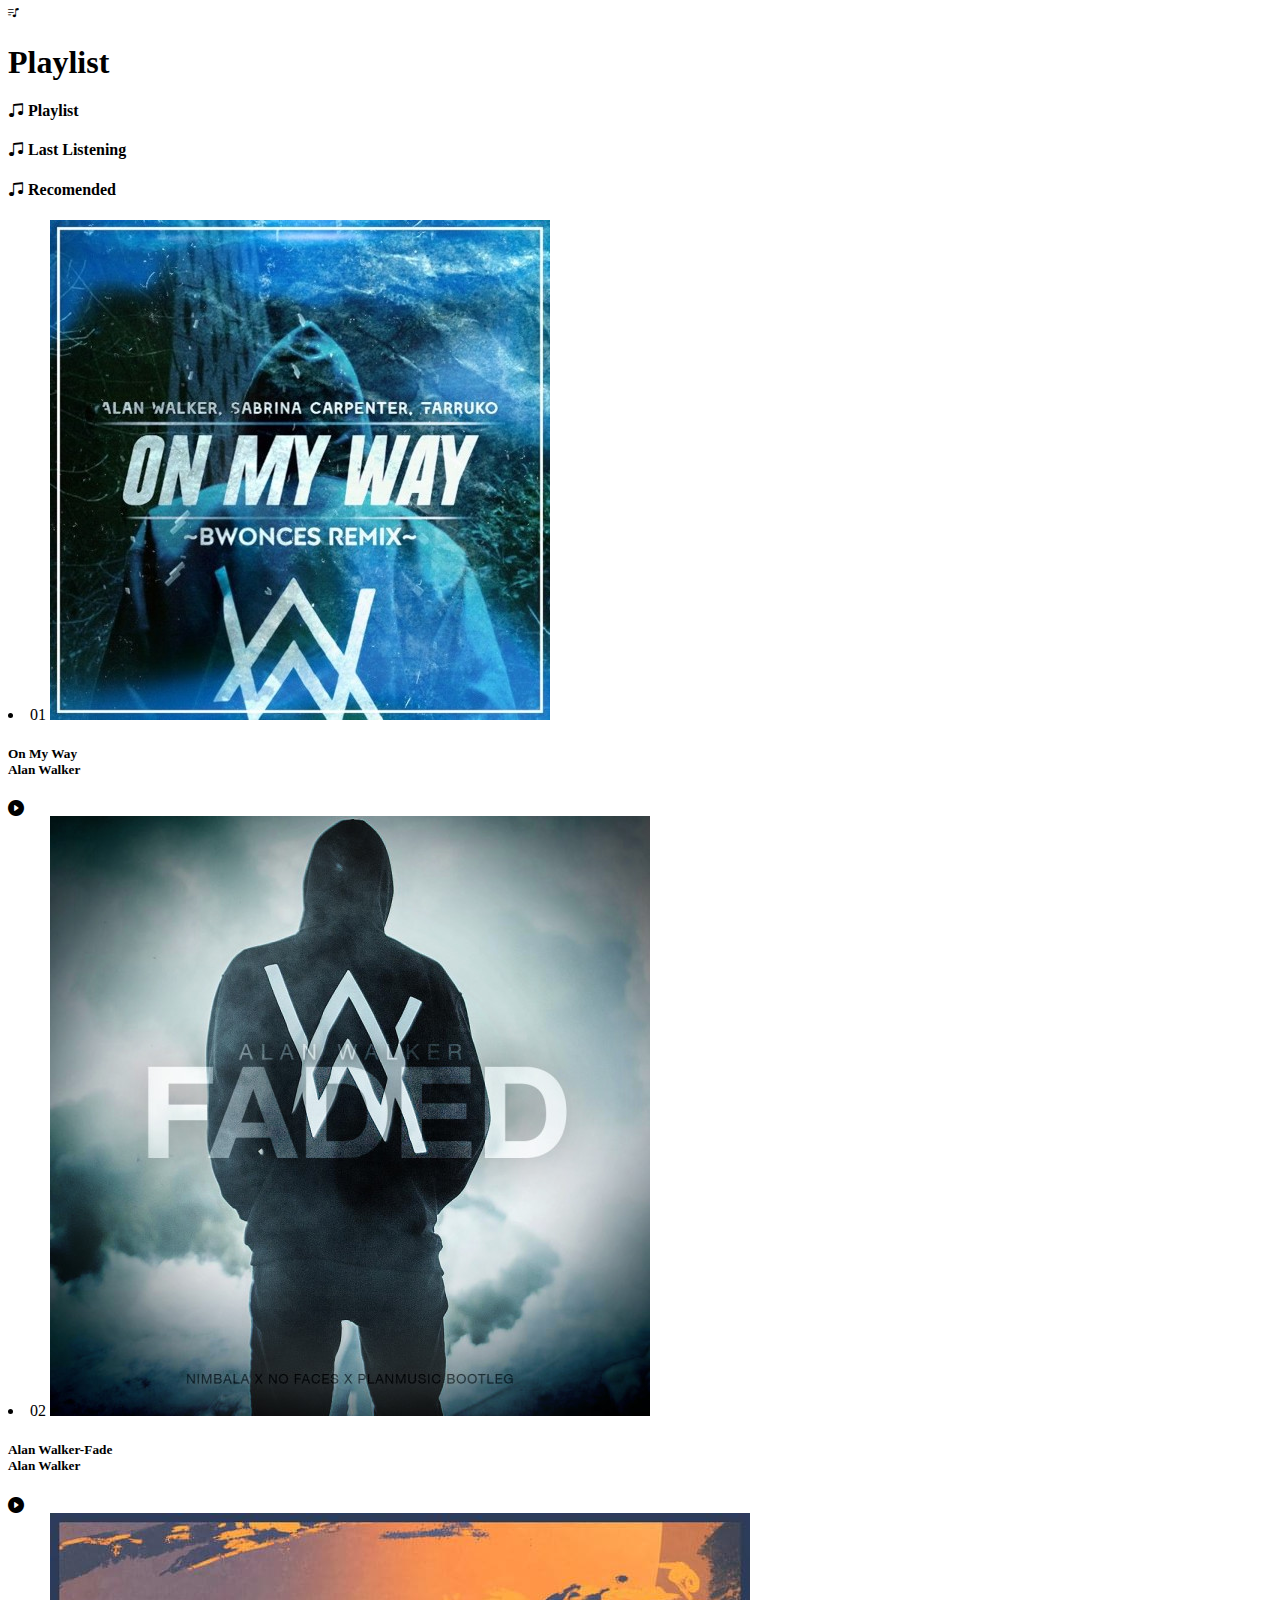
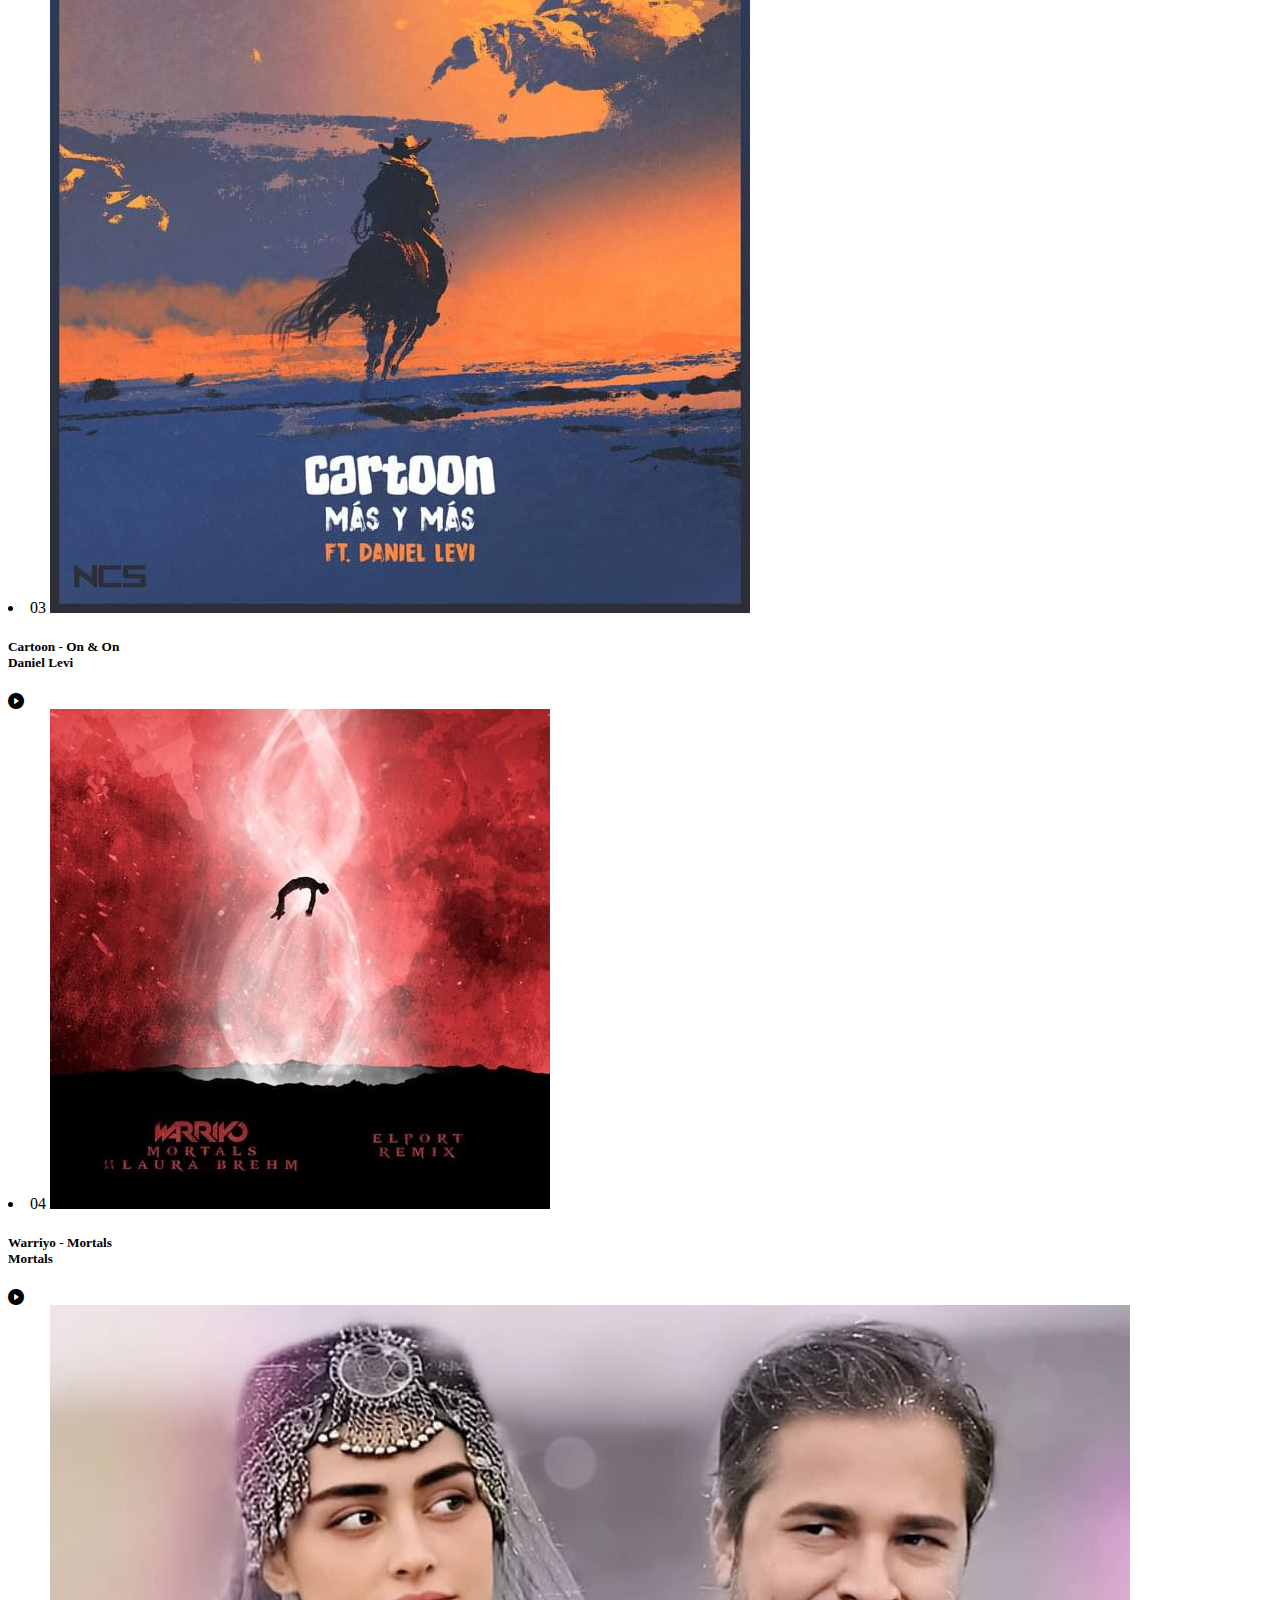
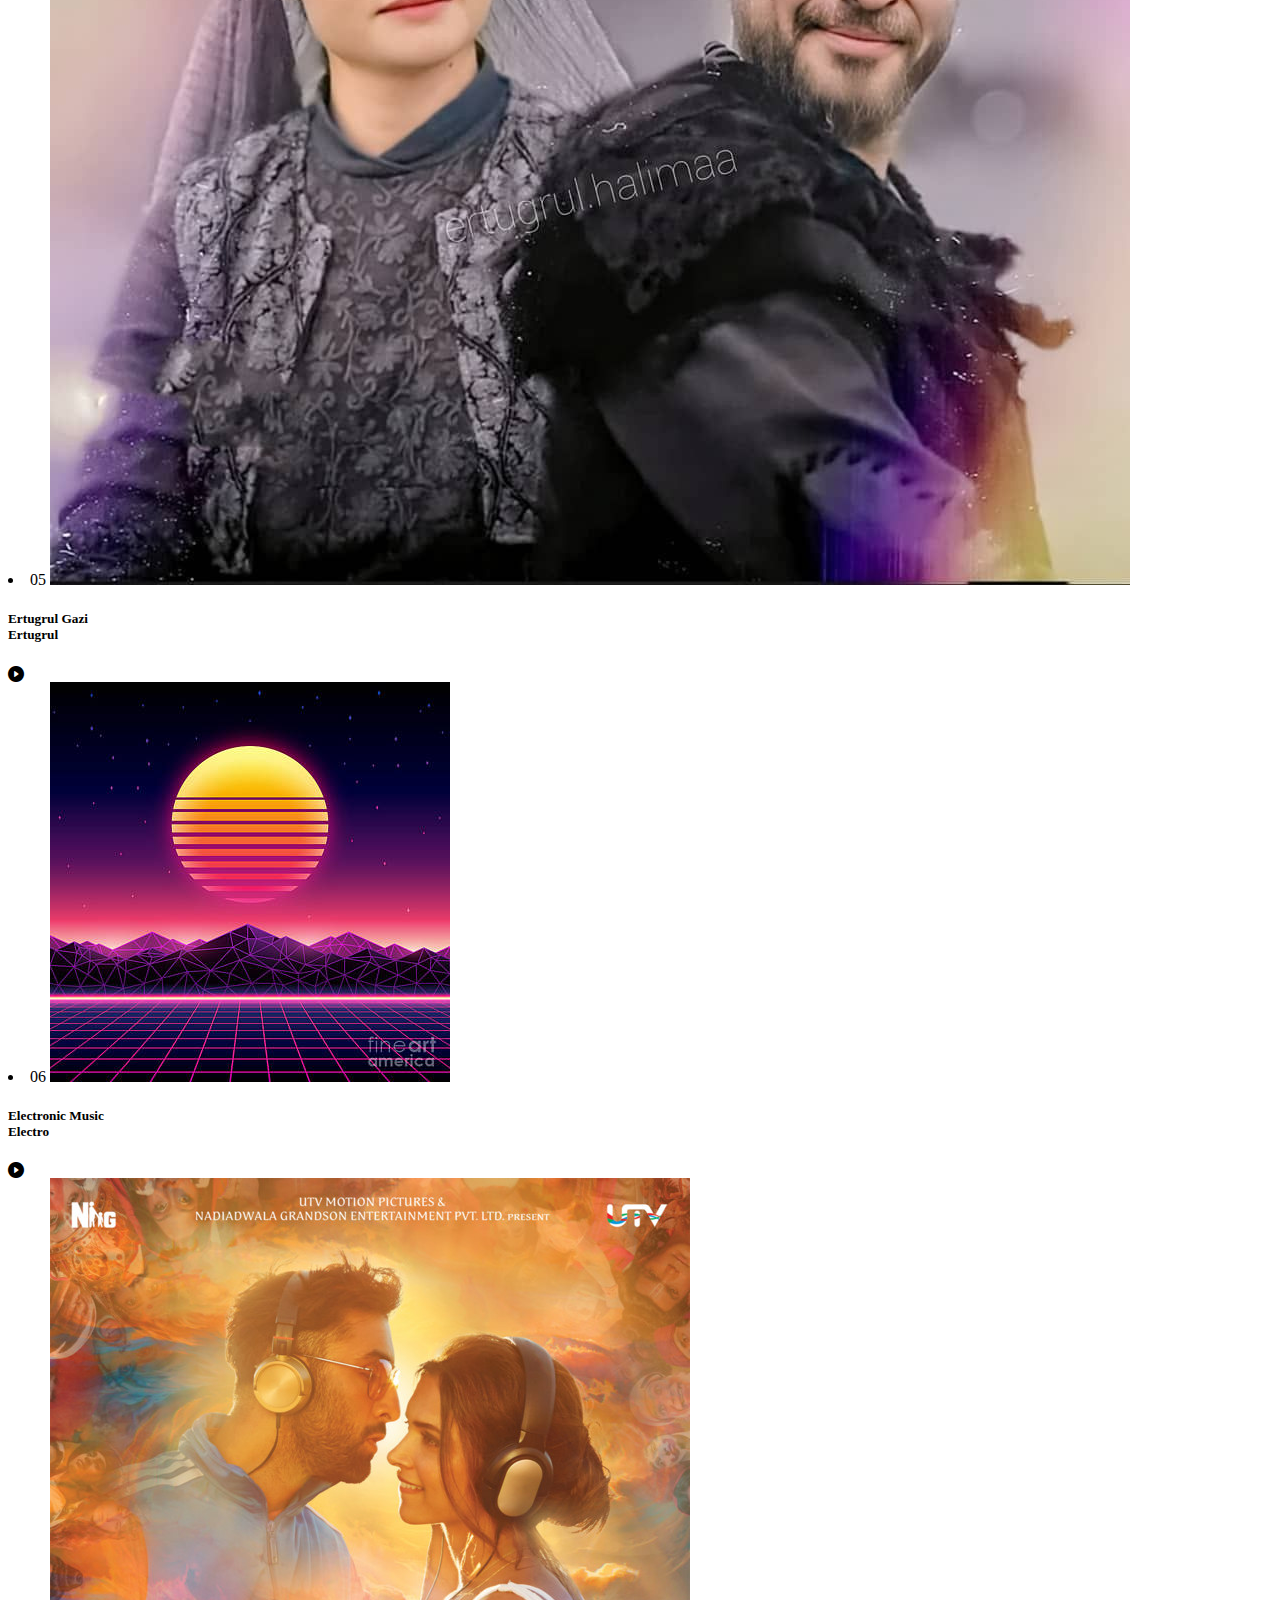
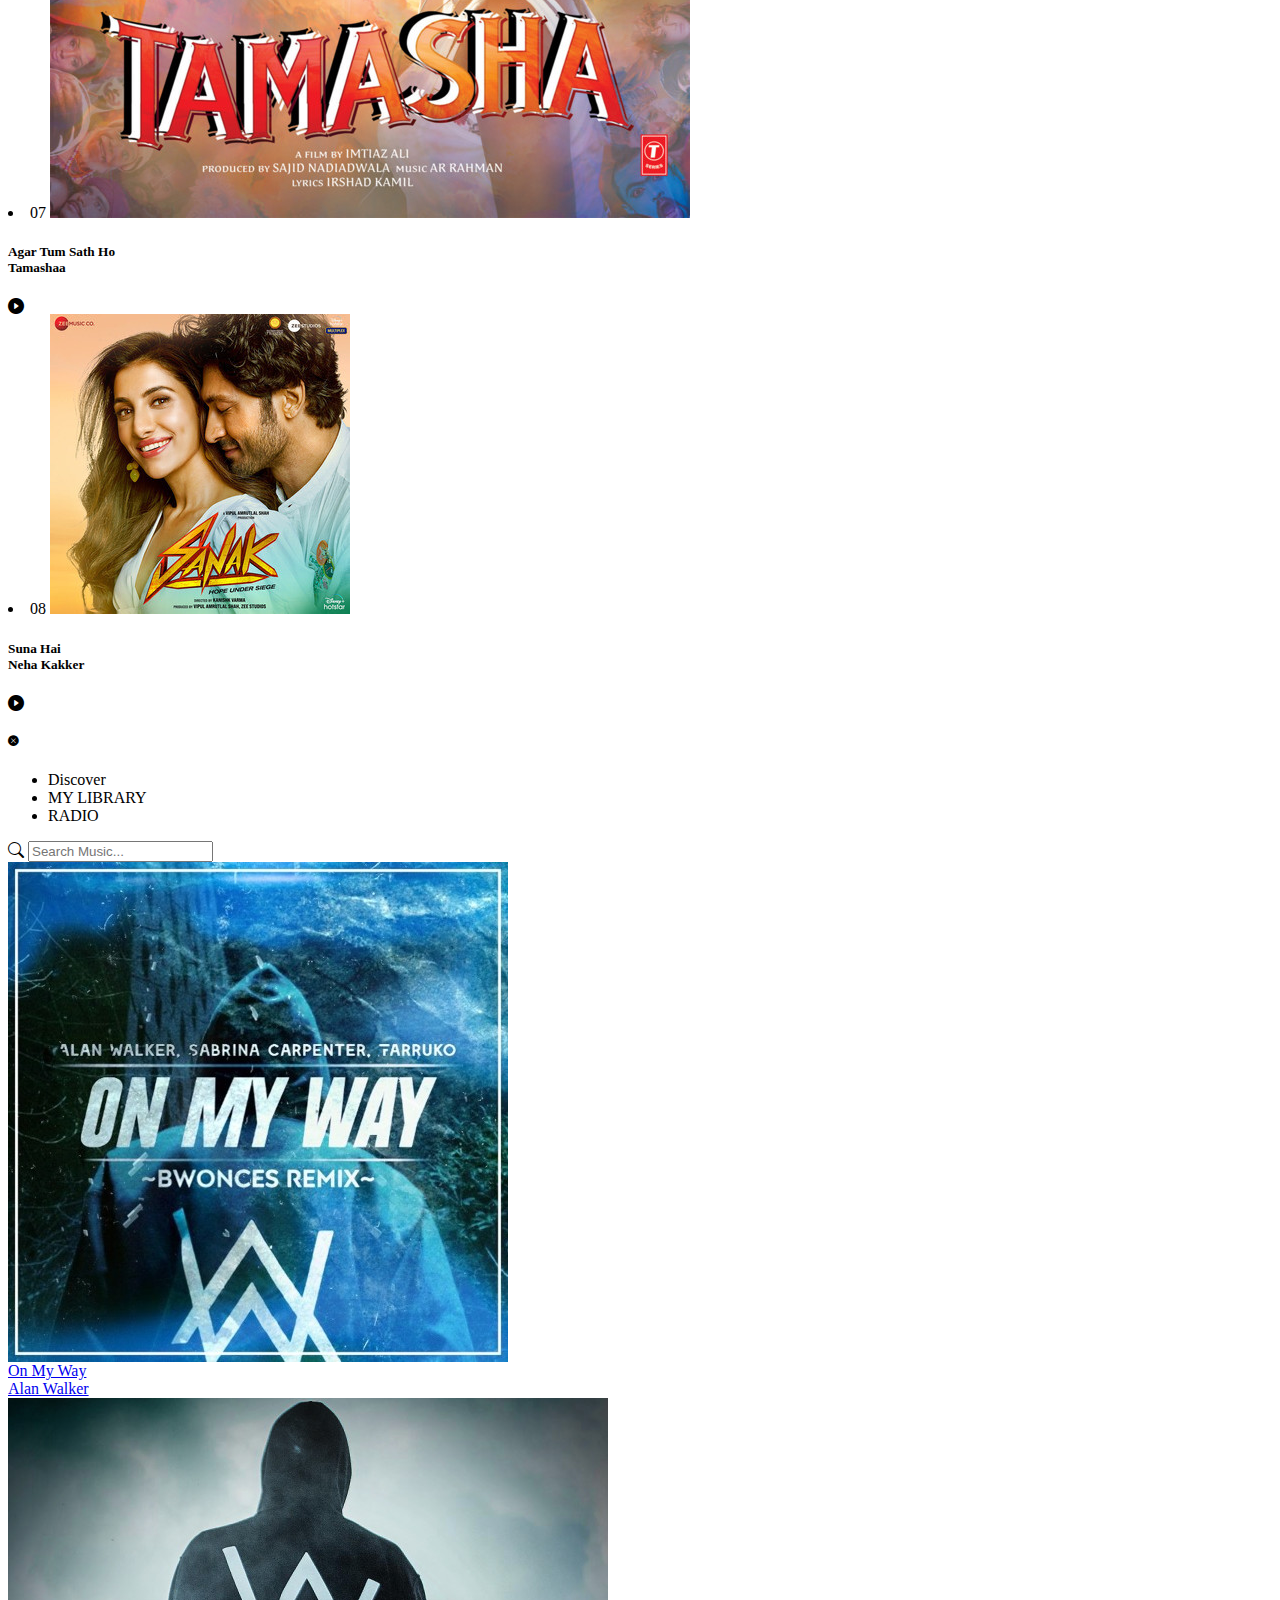
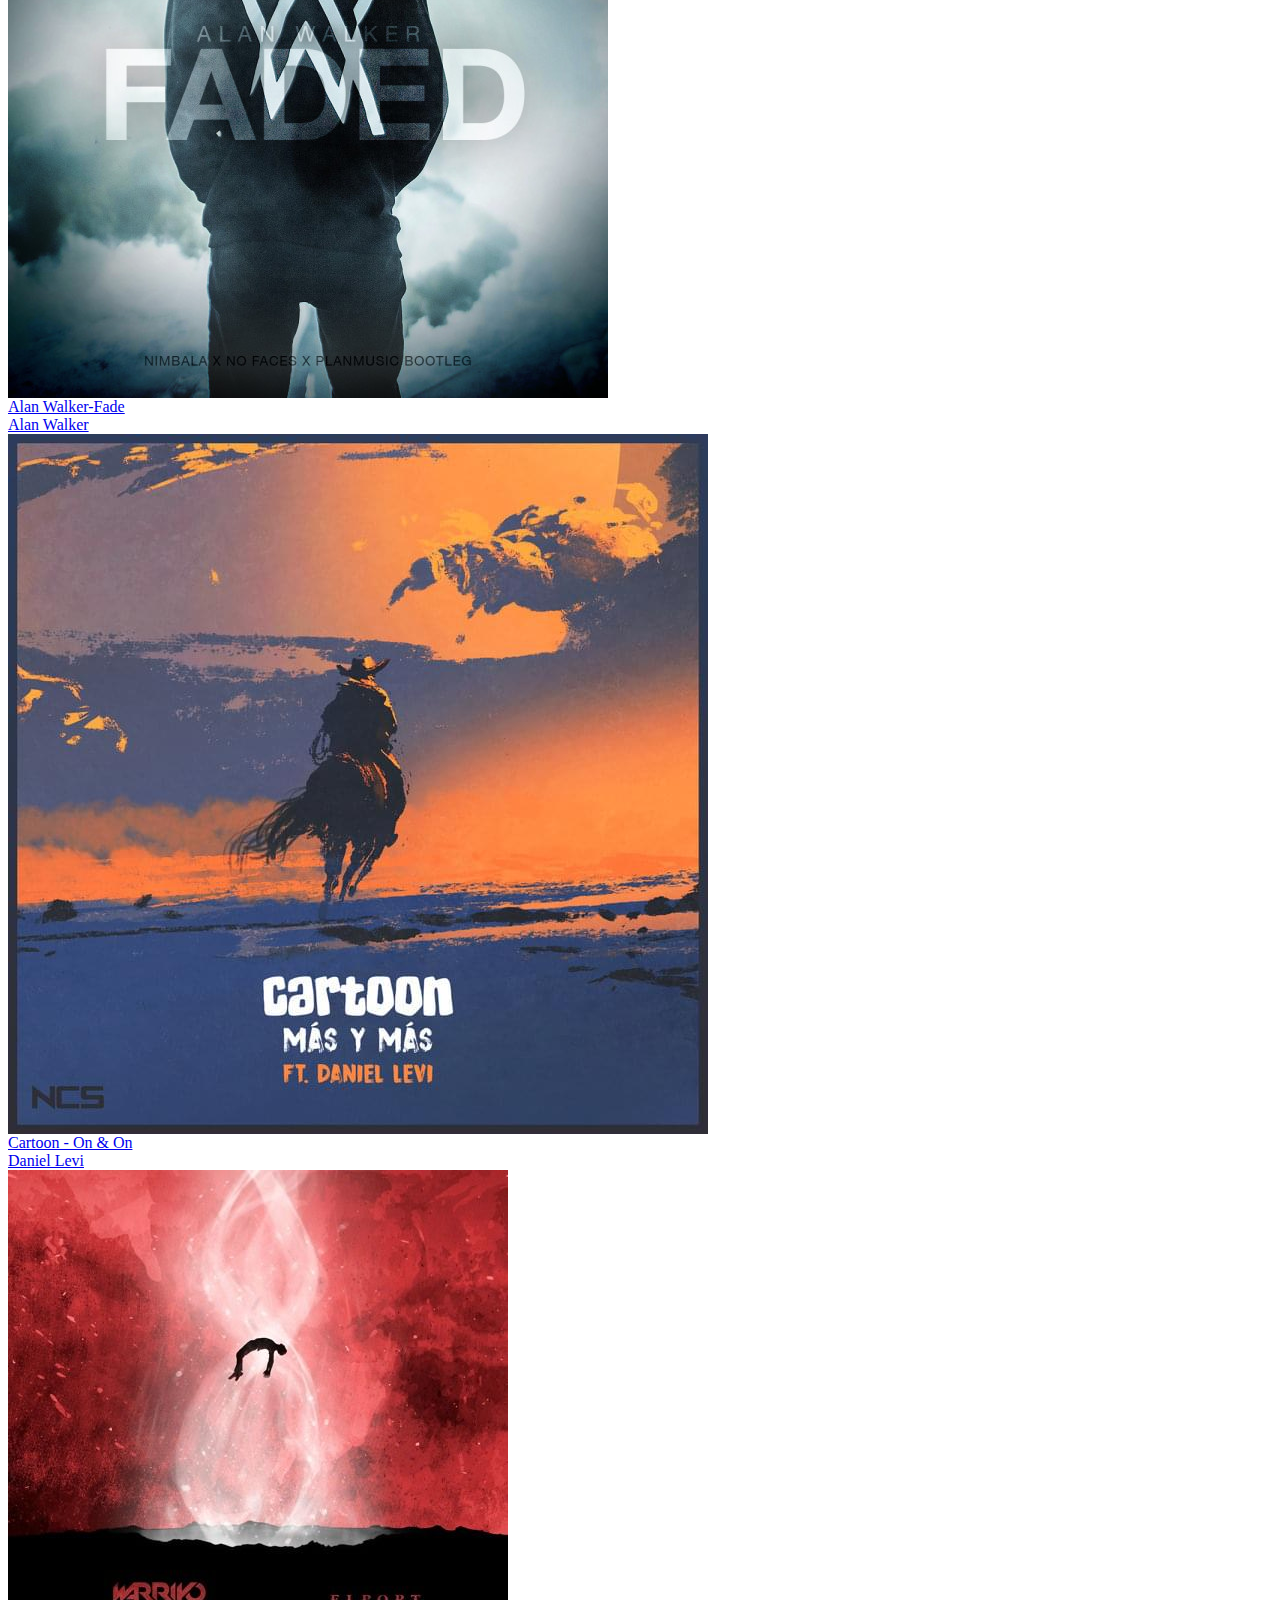
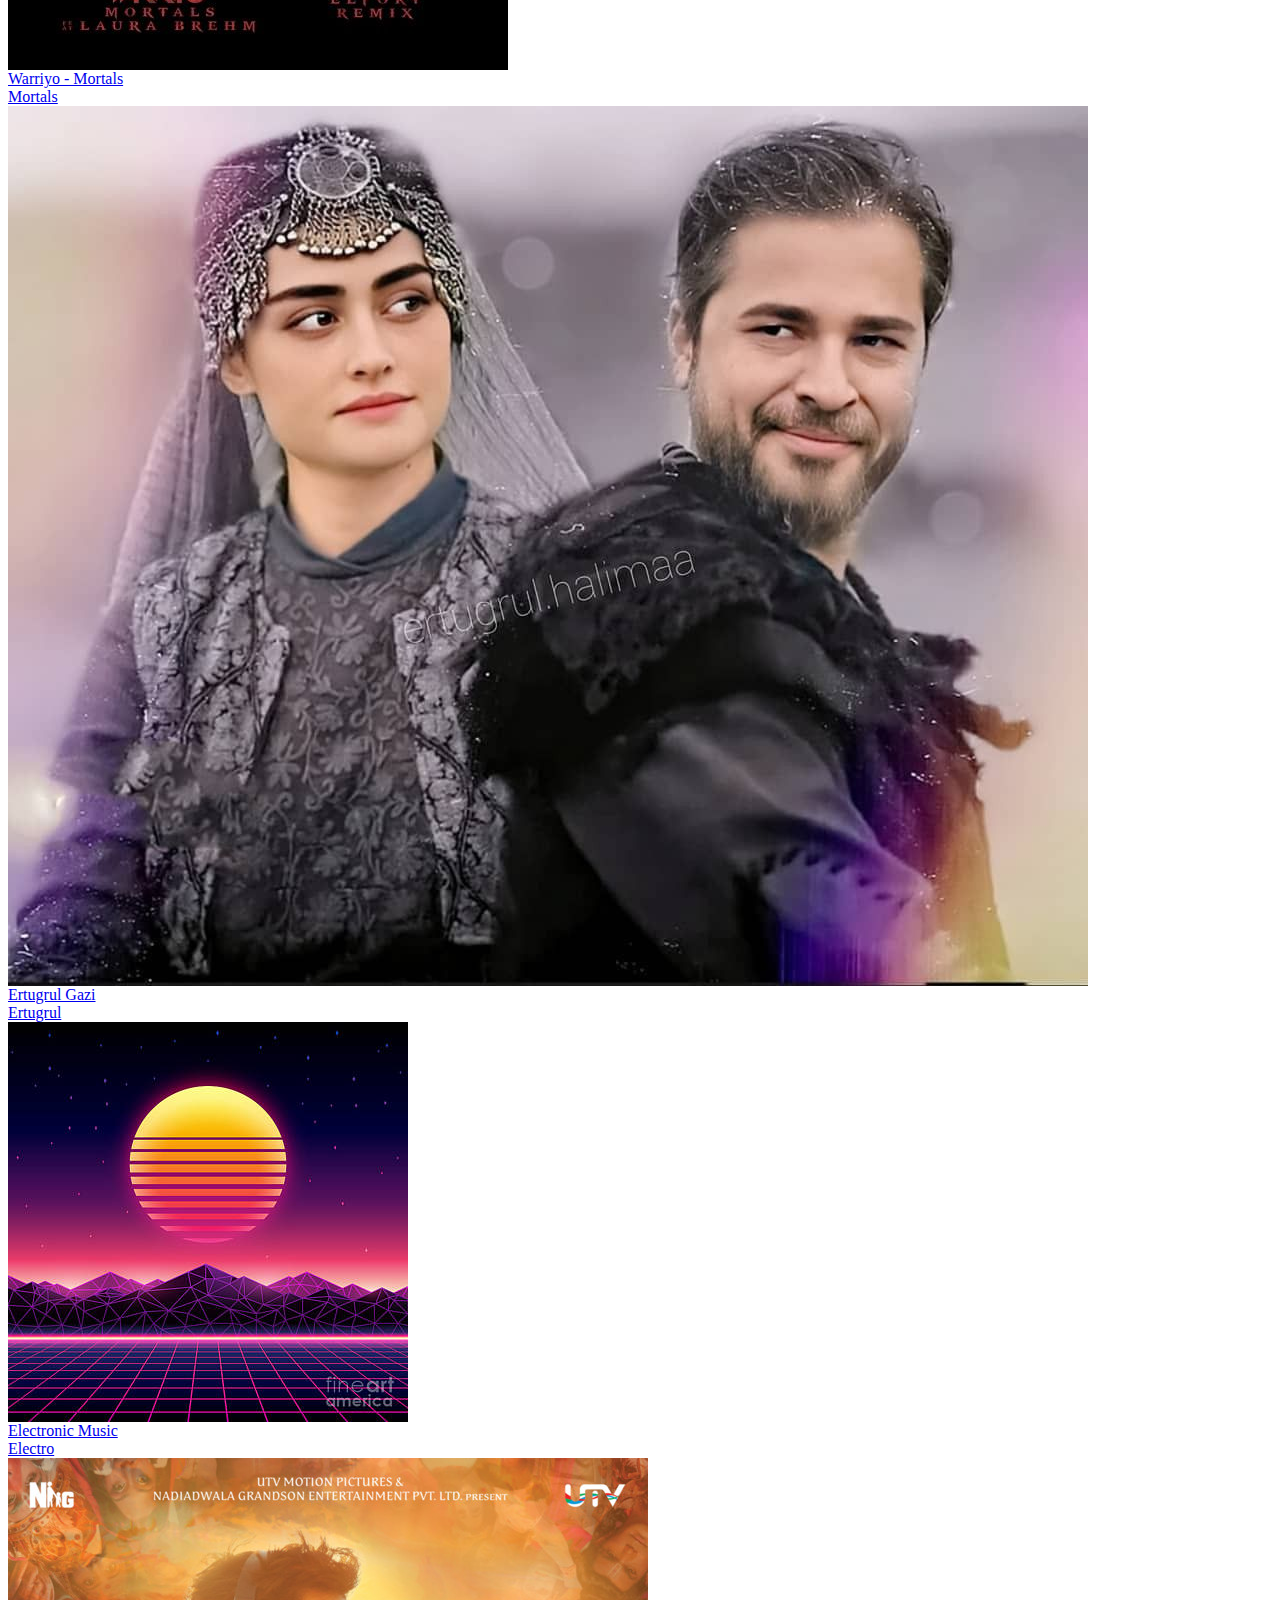
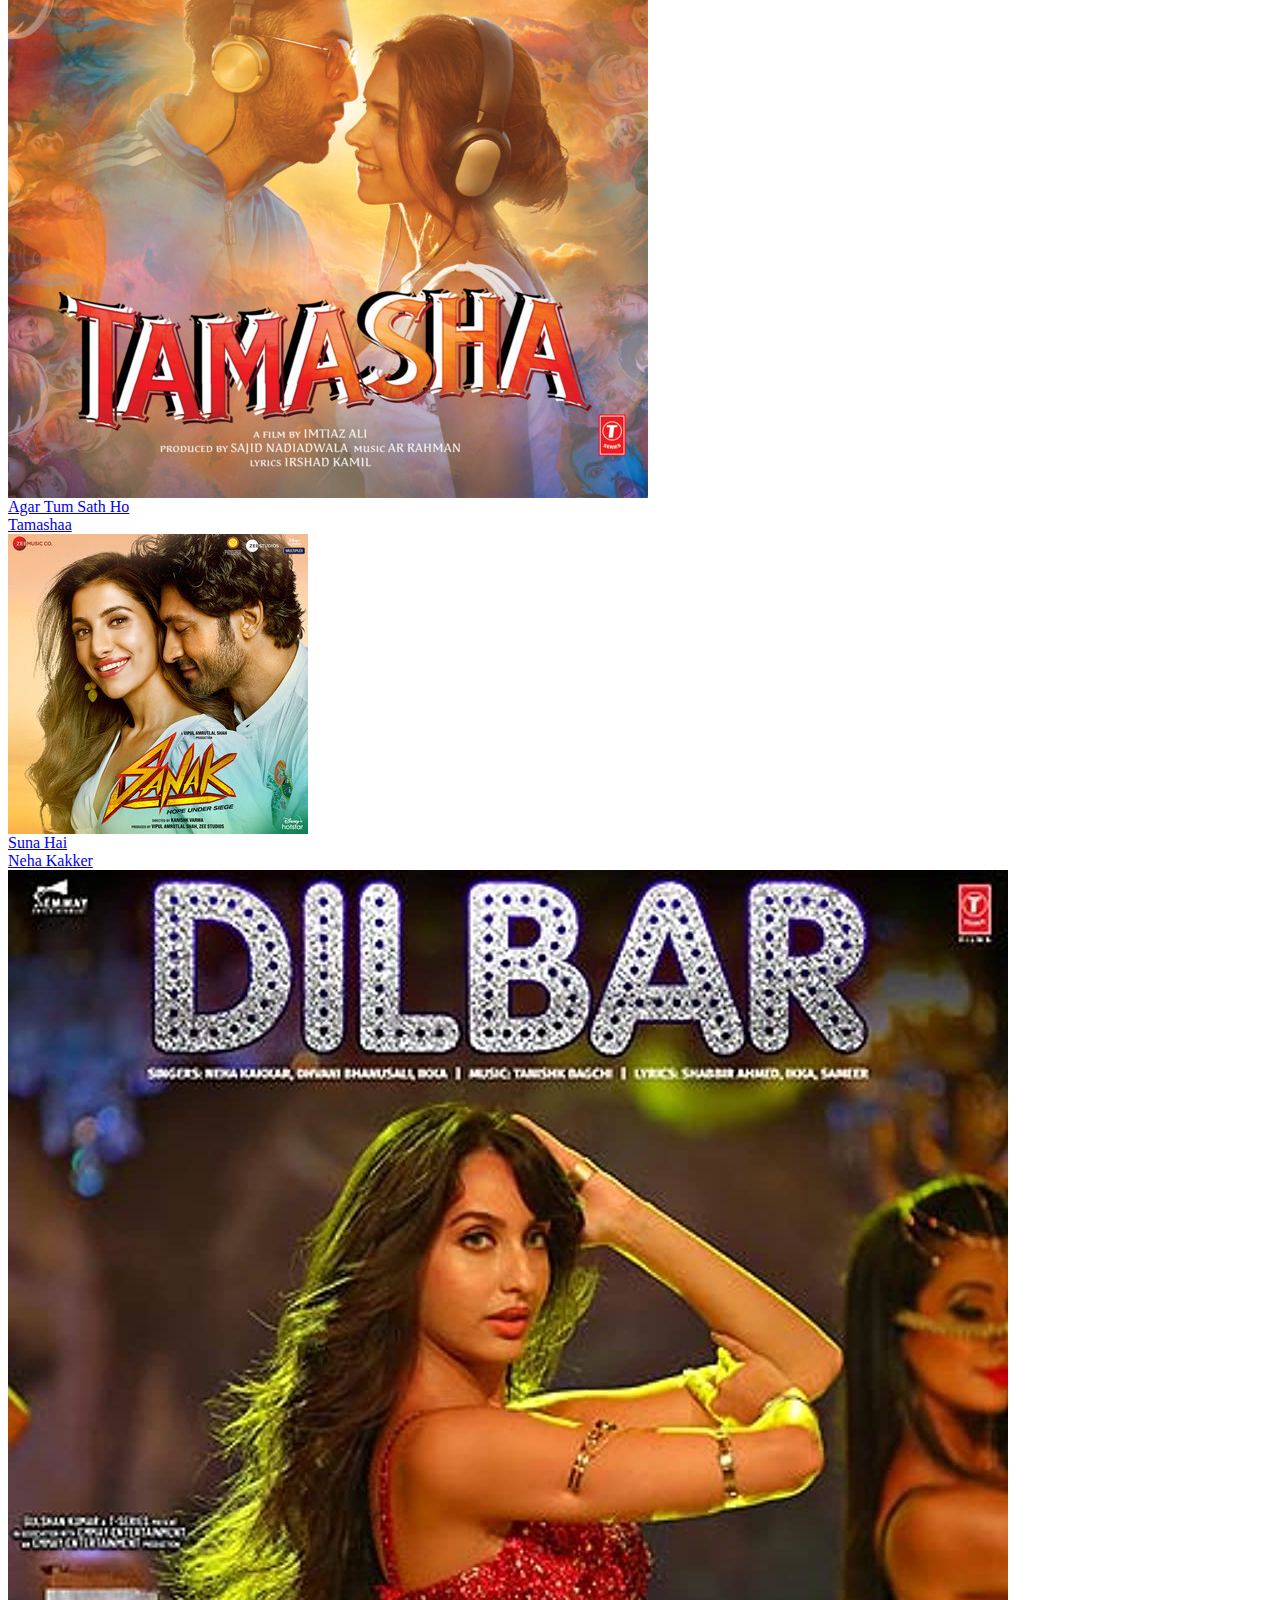
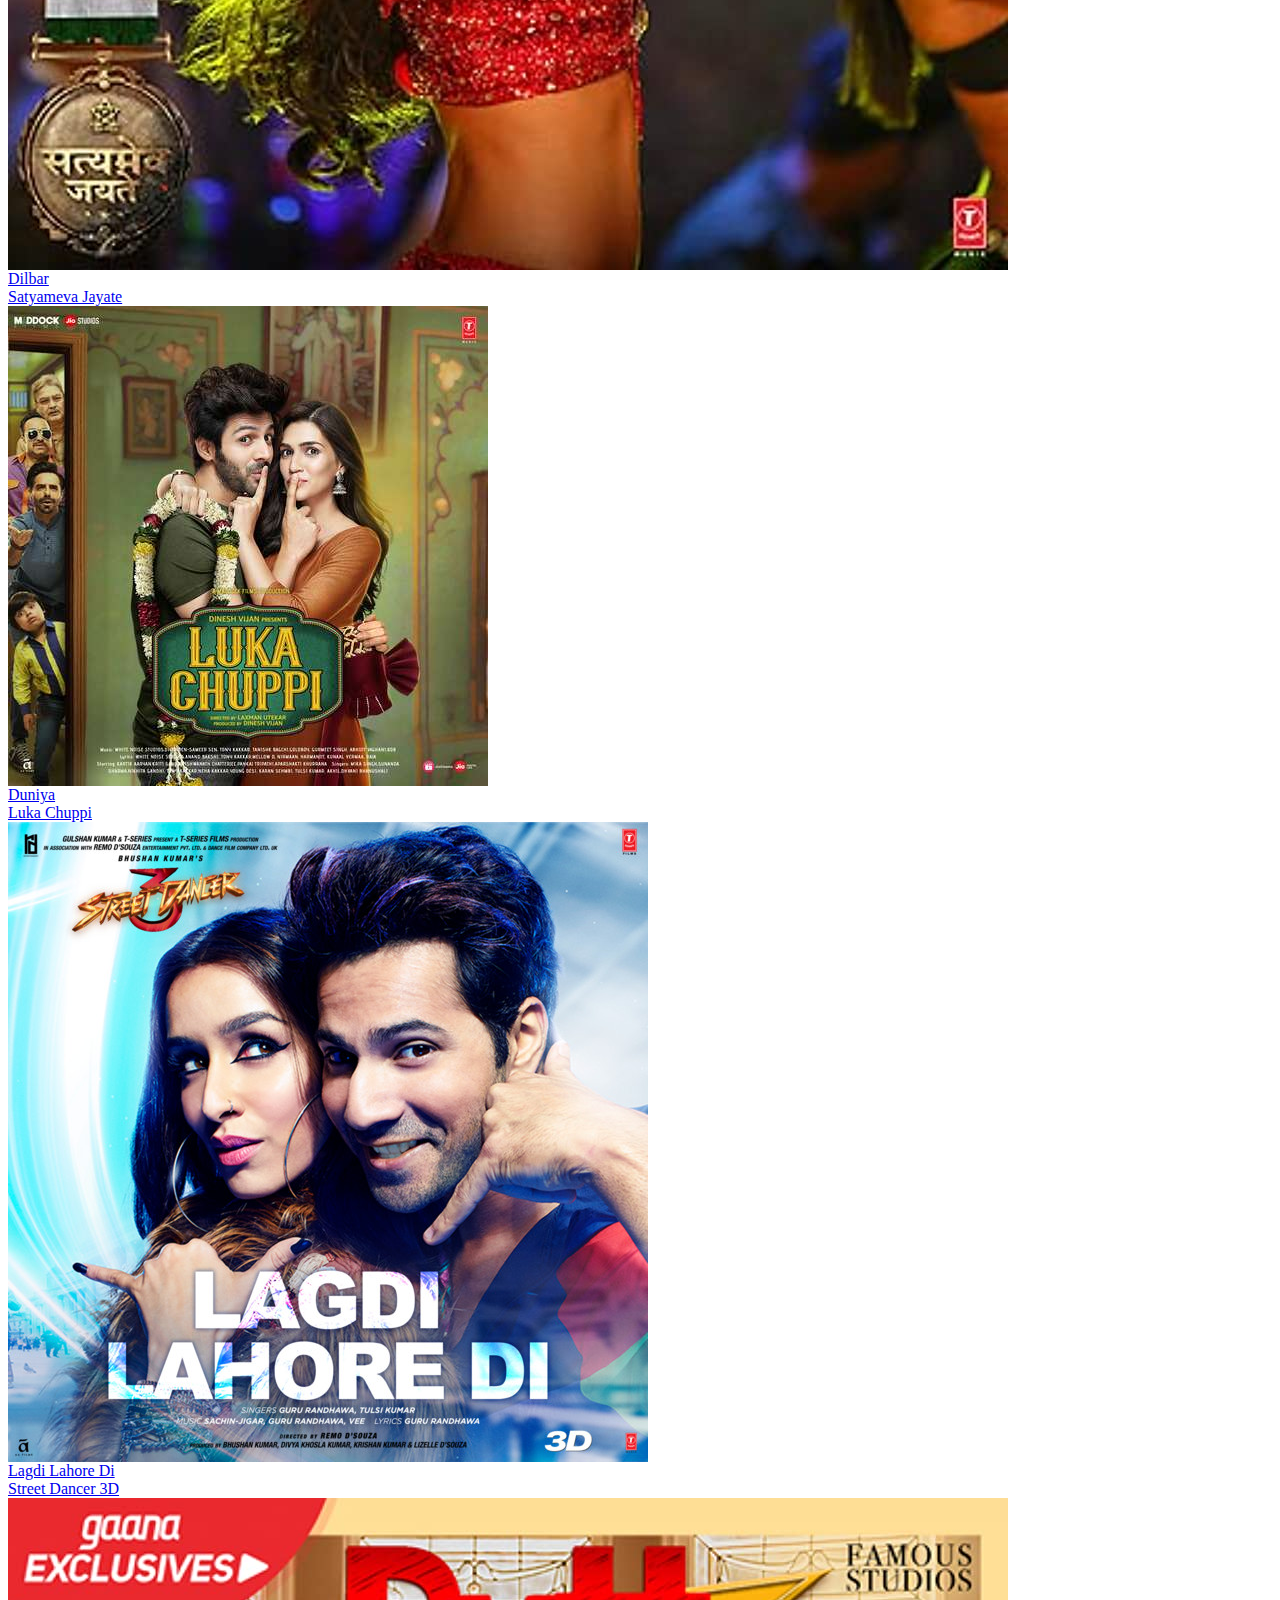
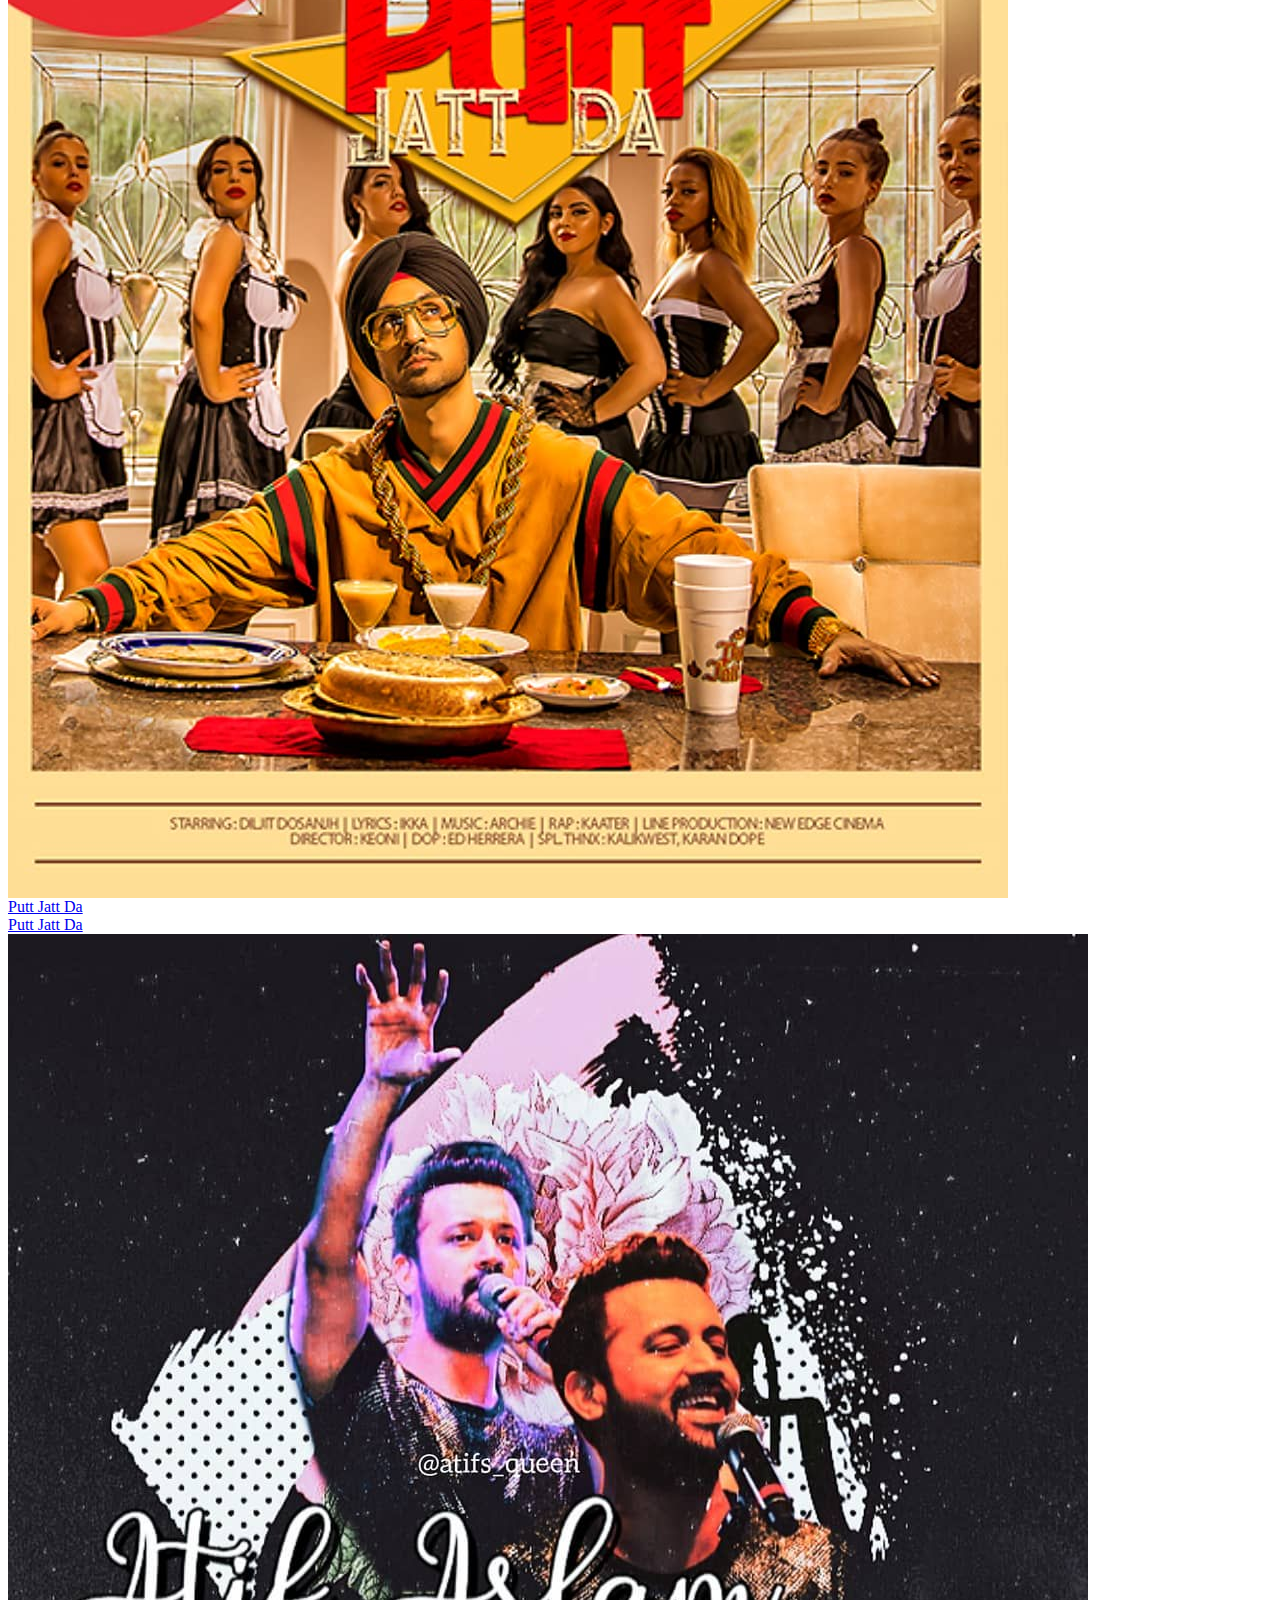
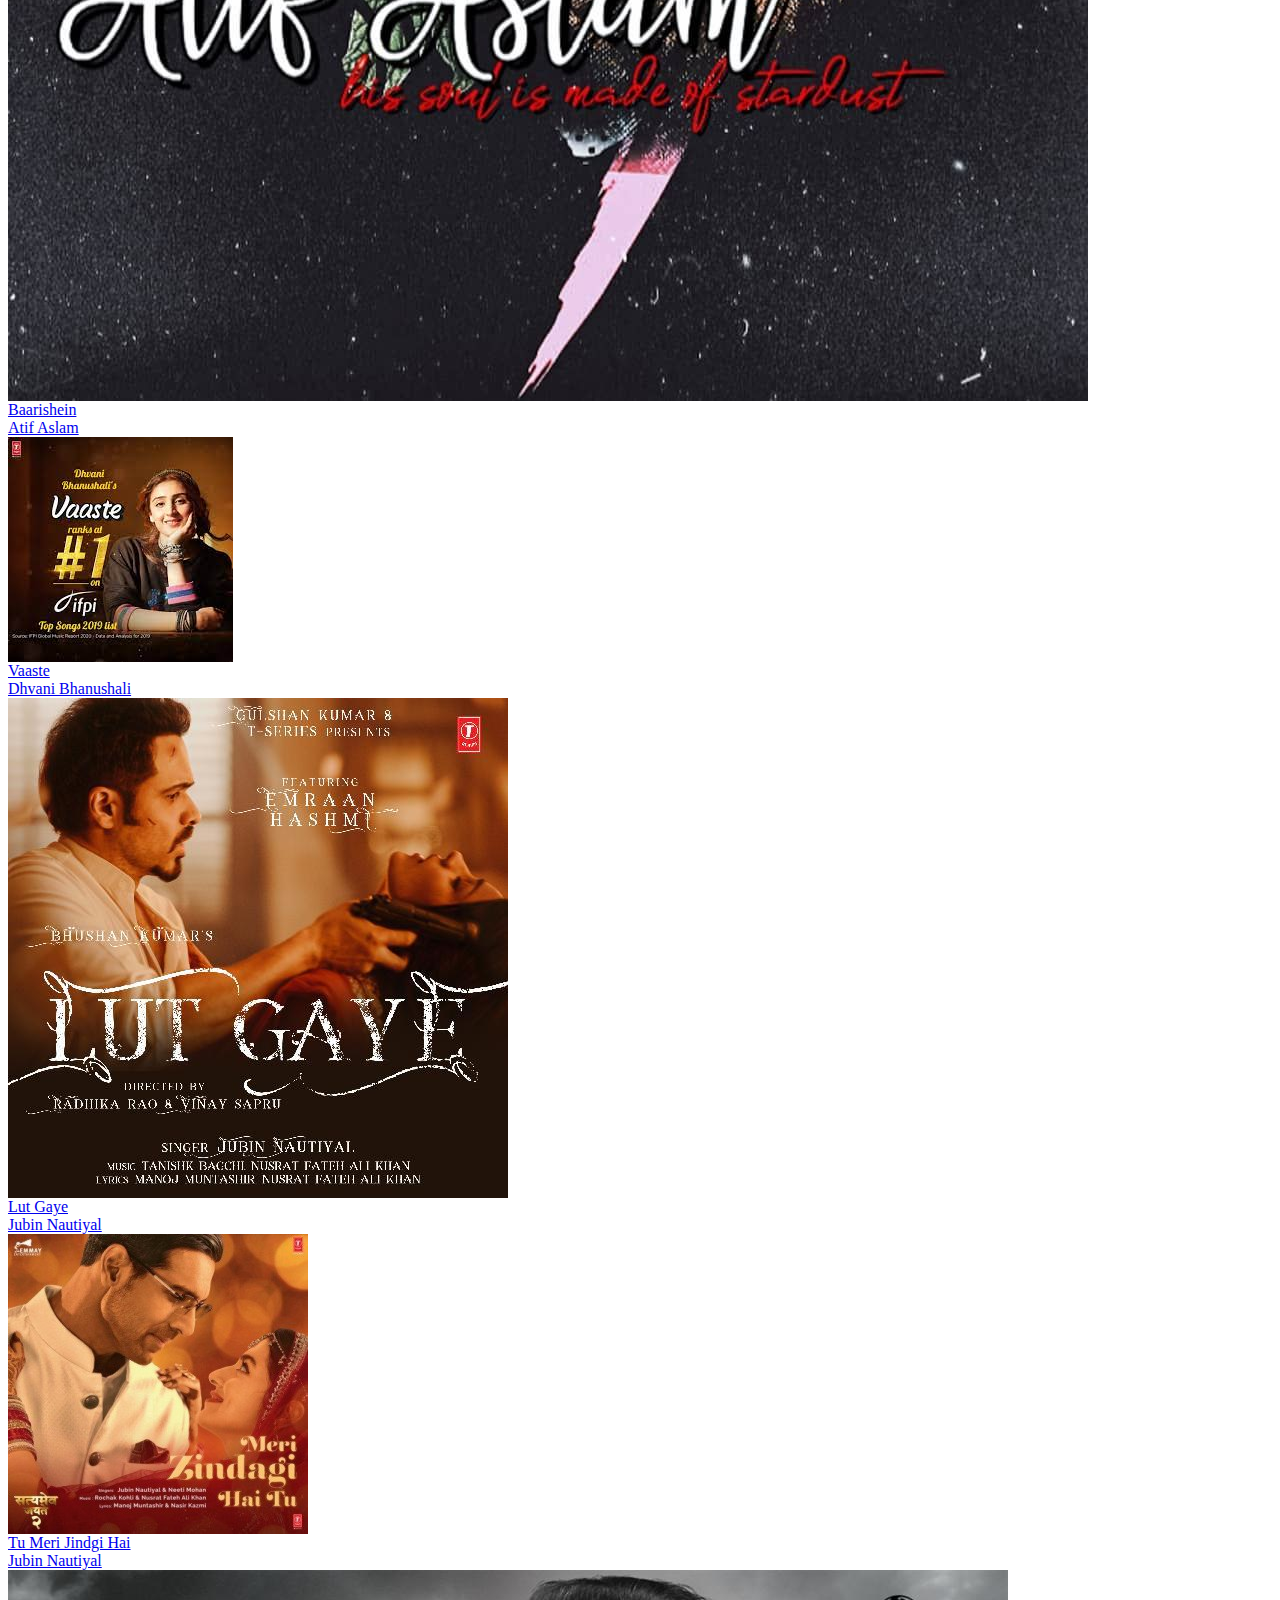
==== welcome.html @ 5be1c3cb "Update welcome.html" ====
<html>
    <html lang="en">

    <head>
        <meta charset="UTF-8">
        <meta http-equiv="X-UA-Compatible" content="IE=edge">
        <meta name="viewport" content="width=device-width, initial-scale=1.0">
        <link rel="stylesheet" href="https://cdn.jsdelivr.net/npm/bootstrap-icons@1.10.5/font/bootstrap-icons.css">
        <link rel="stylesheet" href="style.css">
        <link rel="stylesheet" href="media.css">
        <title>Music Website</title>
    </head>

    <body>
        <header>
            <div class="menu_side">
                <h6 id="menu_list_active_button"><i class="bi bi-music-note-list"></i></h6>
                <h1>Playlist</h1>
                <div class="Playlist">
                    <h4 class="active"><span></span><i class="bi bi-music-note-beamed"></i> Playlist</h4>
                    <h4><span></span><i class="bi bi-music-note-beamed"></i> Last Listening</h4>
                    <h4><span></span><i class="bi bi-music-note-beamed"></i> Recomended</h4>
                </div>
                <div class="menu_song">
                    <li class="songItem">
                        <span>01</span>
                        <img src="img/1.jpg" alt="">
                        <h5>On My Way<br> 
                            <div class="subtitle">Alan Walker</div>
                        </h5>
                        <i class="bi playListPlay bi-play-circle-fill" id="1"></i>
                    </li>
                    <li class="songItem">
                        <span>02</span>
                        <img src="img/1.jpg" alt="">
                        <h5>On My Way<br> 
                            <div class="subtitle">Alan Walker</div>
                        </h5>
                        <i class="bi playListPlay bi-play-circle-fill" id="2"></i>
                    </li>
                    <li class="songItem">
                        <span>03</span>
                        <img src="img/1.jpg" alt="">
                        <h5>On My Way<br> 
                            <div class="subtitle">Alan Walker</div>
                        </h5>
                        <i class="bi playListPlay bi-play-circle-fill" id="3"></i>
                    </li>
                    <li class="songItem">
                        <span>04</span>
                        <img src="img/1.jpg" alt="">
                        <h5>On My Way<br> 
                            <div class="subtitle">Alan Walker</div>
                        </h5>
                        <i class="bi playListPlay bi-play-circle-fill" id="4"></i>
                    </li>
                    <li class="songItem">
                        <span>05</span>
                        <img src="img/1.jpg" alt="">
                        <h5>On My Way<br> 
                            <div class="subtitle">Alan Walker</div>
                        </h5>
                        <i class="bi playListPlay bi-play-circle-fill" id="5"></i>
                    </li>
                    <li class="songItem">
                        <span>06</span>
                        <img src="img/1.jpg" alt="">
                        <h5>On My Way<br> 
                            <div class="subtitle">Alan Walker</div>
                        </h5>
                        <i class="bi playListPlay bi-play-circle-fill" id="6"></i>
                    </li>
                    <li class="songItem">
                        <span>07</span>
                        <img src="img/1.jpg" alt="">
                        <h5>On My Way<br> 
                            <div class="subtitle">Alan Walker</div>
                        </h5>
                        <i class="bi playListPlay bi-play-circle-fill" id="7"></i>
                    </li>
                    <li class="songItem">
                        <span>08</span>
                        <img src="img/1.jpg" alt="">
                        <h5>On My Way<br> 
                            <div class="subtitle">Alan Walker</div>
                        </h5>
                        <i class="bi playListPlay bi-play-circle-fill" id="8"></i>
                    </li>
                </div>
            </div>
            <div class="song_side">
            <h6 id="menu_list_close_button"><i class="bi bi-x-circle-fill"></i></h6>
                <nav>
                    <ul>
                        <li>Discover <span></span></li>
                        <li>MY LIBRARY</li>
                        <li>RADIO</li>
                    </ul>
                    <div class="search">
                        <i class="bi bi-search"></i>
                        <input type="text" placeholder="Search Music...">
                        <div class="search_results">
                            <!-- <a href="" class="card">
                                <img src="img/1.jpg" alt="">
                                <div class="content">
                                    On My Way
                                    <div class="subtitle">Alan Walker</div>
                                </div>
                            </a> -->
                        </div>
                    </div>
                    <div class="user">
                        <img src="Logo.png" alt="">
                    </div>
                </nav>
                <div class="content">
                    <h1>Alen Walker-Fade</h1>
                    <p>You were the shadow to my light did you feel us Another start you fade <br> Away afraid our aim is out of sight Wanna see us Alive</p>
                    <div class="buttons">
                        <button>PLAY</button>
                        <button>FOLLOW</button>
                    </div>
                </div>

                <div class="popular_song">
                    <div class="h4">
                        <h4>Popular Song</h4>
                        <div class="btn_s">
                            <i class="bi bi-arrow-left-short" id="pop_song_left"></i>
                            <i class="bi bi-arrow-right-short" id="pop_song_right"></i>
                        </div>
                    </div>
                    <div class="pop_song">
                        <li class="songItem">
                            <div class="img_play">
                                <img src="img/2.jpg" alt="">
                                <i class="bi playListPlay bi-play-circle-fill" id="9"></i>
                            </div>
                            <h5>On My Way<br> 
                                <div class="subtitle">Alan Walker</div>
                            </h5>
                        </li>
                        <li class="songItem">
                            <div class="img_play">
                                <img src="img/2.jpg" alt="">
                                <i class="bi playListPlay bi-play-circle-fill" id="10"></i>
                            </div>
                            <h5>On My Way<br> 
                                <div class="subtitle">Alan Walker</div>
                            </h5>
                        </li>
                        <li class="songItem">
                            <div class="img_play">
                                <img src="img/2.jpg" alt="">
                                <i class="bi playListPlay bi-play-circle-fill" id="11"></i>
                            </div>
                            <h5>On My Way<br> 
                                <div class="subtitle">Alan Walker</div>
                            </h5>
                        </li>
                        <li class="songItem">
                            <div class="img_play">
                                <img src="img/2.jpg" alt="">
                                <i class="bi playListPlay bi-play-circle-fill" id="12"></i>
                            </div>
                            <h5>On My Way<br> 
                                <div class="subtitle">Alan Walker</div>
                            </h5>
                        </li>
                        <li class="songItem">
                            <div class="img_play">
                                <img src="img/2.jpg" alt="">
                                <i class="bi playListPlay bi-play-circle-fill" id="13"></i>
                            </div>
                            <h5>On My Way<br> 
                                <div class="subtitle">Alan Walker</div>
                            </h5>
                        </li>
                        <li class="songItem">
                            <div class="img_play">
                                <img src="img/2.jpg" alt="">
                                <i class="bi playListPlay bi-play-circle-fill" id="14"></i>
                            </div>
                            <h5>On My Way<br> 
                                <div class="subtitle">Alan Walker</div>
                            </h5>
                        </li>
                        <li class="songItem">
                            <div class="img_play">
                                <img src="img/2.jpg" alt="">
                                <i class="bi playListPlay bi-play-circle-fill" id="15"></i>
                            </div>
                            <h5>On My Way<br> 
                                <div class="subtitle">Alan Walker</div>
                            </h5>
                        </li>
                        <li class="songItem">
                            <div class="img_play">
                                <img src="img/2.jpg" alt="">
                                <i class="bi playListPlay bi-play-circle-fill" id="16"></i>
                            </div>
                            <h5>On My Way<br> 
                                <div class="subtitle">Alan Walker</div>
                            </h5>
                        </li>
                        <li class="songItem">
                            <div class="img_play">
                                <img src="img/2.jpg" alt="">
                                <i class="bi playListPlay bi-play-circle-fill" id="17"></i>
                            </div>
                            <h5>On My Way<br> 
                                <div class="subtitle">Alan Walker</div>
                            </h5>
                        </li>
                        <li class="songItem">
                            <div class="img_play">
                                <img src="img/2.jpg" alt="">
                                <i class="bi playListPlay bi-play-circle-fill" id="18"></i>
                            </div>
                            <h5>On My Way<br> 
                                <div class="subtitle">Alan Walker</div>
                            </h5>
                        </li>
                        <li class="songItem">
                            <div class="img_play">
                                <img src="img/2.jpg" alt="">
                                <i class="bi playListPlay bi-play-circle-fill" id="19"></i>
                            </div>
                            <h5>On My Way<br> 
                                <div class="subtitle">Alan Walker</div>
                            </h5>
                        </li>
                        <li class="songItem">
                            <div class="img_play">
                                <img src="img/2.jpg" alt="">
                                <i class="bi playListPlay bi-play-circle-fill" id="20"></i>
                            </div>
                            <h5>On My Way<br> 
                                <div class="subtitle">Alan Walker</div>
                            </h5>
                        </li>
                    </div>
                </div>
                <div class="popular_artists">
                    <div class="h4">
                        <h4>Popular Artists</h4>
                        <div class="btn_s">
                            <i class="bi bi-arrow-left-short" id="pop_art_left"></i>
                            <i class="bi bi-arrow-right-short" id="pop_art_right"></i>
                        </div>
                    </div>
                    <div class="item">
                        <li>
                            <a href="arjit.html"><img src="arjit.jpg" alt=""></a>
                        </li>
                        <li>
                            <img src="alan.jpg" alt="">
                        </li>
                        <li>
                            <img src="dhvani.jpg" alt="">
                        </li>
                        <li>
                            <img src="guru.jpg" alt="">
                        </li>
                        <li>
                            <img src="honey.jpg" alt="">
                        </li>
                        <li>
                            <img src="neha.jpg" alt="">
                        </li>
                        <li>
                            <img src="jubin Nautiyal.jpg" alt="">
                        </li>
                        <li>
                            <img src="Diljit_Dosanjh.jpg" alt="">
                        </li>
                        <li>
                            <img src="atif.jpg" alt="">
                        </li>
                        <li>
                            <img src="akhil.jpg" alt="">
                        </li>
                        <li>
                            <img src="justin-bieber-lede.jpg" alt="">
                        </li>
                    </div>
                </div>
            </div>

            <div class="master_play">
                <div class="wave" id="wave">
                    <div class="wave1"></div>
                    <div class="wave1"></div>
                    <div class="wave1"></div>
                </div>
                <img src="1.jpg" alt="" id="poster_master_play">
                <h5 id="title">
                    On My Way
                    <div class="subtitle">Alan Walker</div>
                </h5>
                <div class="icon">
                    <i class="bi shuffle bi-music-note-beamed">next</i>
                    <i class="bi bi-skip-start-fill" id="back"></i>
                    <i class="bi bi-play-fill" id="masterPlay"></i>
                    <i class="bi bi-skip-end-fill" id="next"></i>
                    <a href="" download id="download_music"><i class="bi bi-cloud-arrow-down-fill"></i></a>
                </div> 
                <span id="currentStart">0:00</span>
                <div class="bar">
                    <input type="range" id="seek" min="0" max="100">
                    <div class="bar2" id="bar2"></div>
                    <div class="dot"></div>
                </div>
                <span id="currentEnd">0:30</span>
                <div class="vol">
                    <i class="bi bi-volume-up-fill" id="vol_icon"></i>
                    <input type="range" min="0" max="100" id="vol">
                    <div class="vol_bar"></div>
                    <div class="dot" id="vol_dot"></div>
                </div>
            </div> 
        </header>
        <script src="app.js"></script>
        <script>
            let menu_list_active_button = document.getElementById('menu_list_active_button');
            let menu_side = document.getElementsByClassName('menu_side')[0];

            menu_list_active_button.addEventListener('click', () => {
                menu_side.style.transform = "unset";
                menu_list_active_button.style.opacity = 0;
                menu_list_close_button.style.opacity = 1;
            });

            let menu_list_close_button = document.getElementById('menu_list_close_button');

            menu_list_close_button.addEventListener('click', () => {
                menu_side.style.transform = "translateX(-100%)";
                menu_list_active_button.style.opacity = 1;
                menu_list_close_button.style.opacity = 0;
            });
        </script>
    </body>
</html>
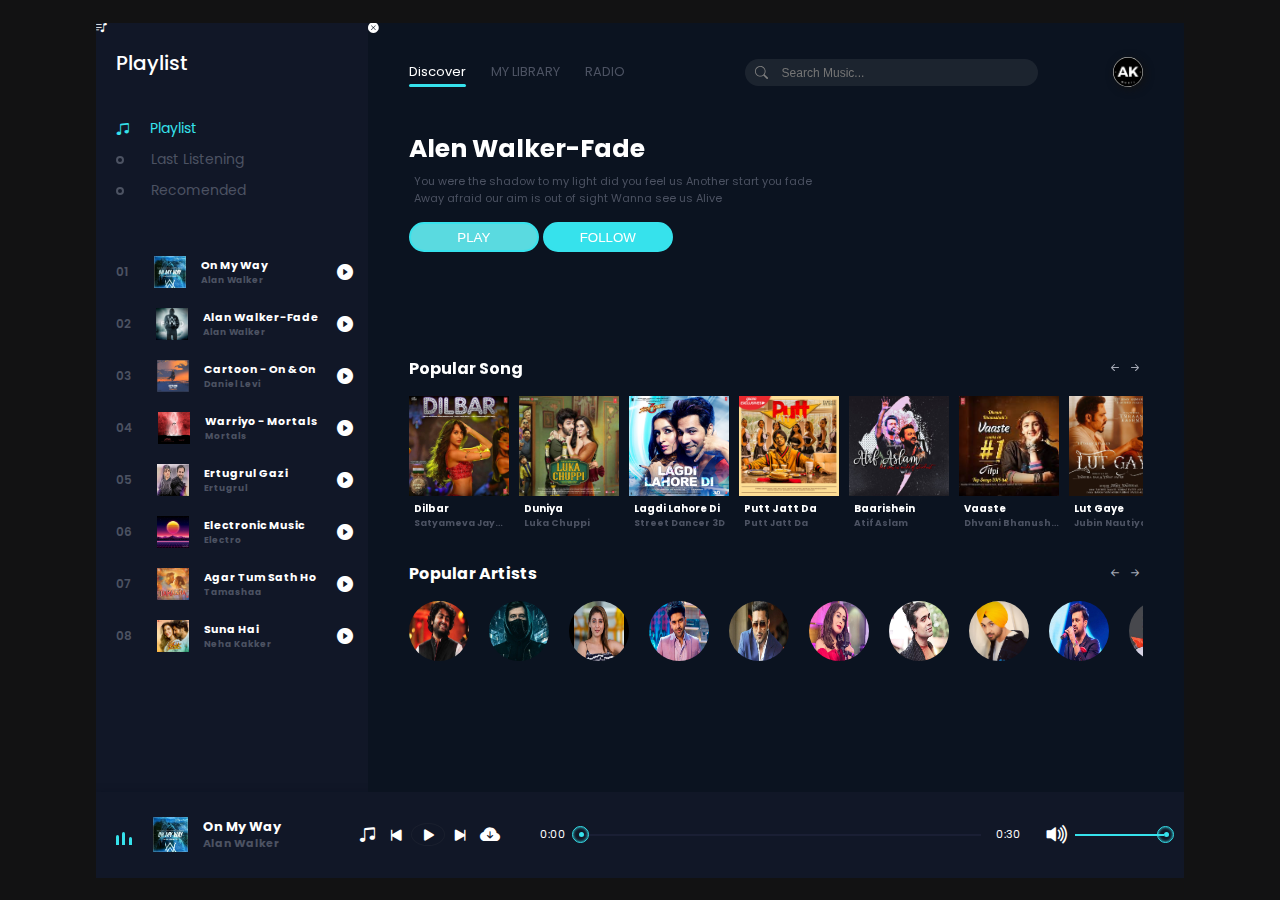
==== commit 4b506d10: "Update welcome.html" ====
--- a/welcome.html
+++ b/welcome.html
@@ -117,7 +117,7 @@
                     <h1>Alen Walker-Fade</h1>
                     <p>You were the shadow to my light did you feel us Another start you fade <br> Away afraid our aim is out of sight Wanna see us Alive</p>
                     <div class="buttons">
-                        <button>PLAY</button>
+                        <button id="playbutton">PLAY</button>
                         <button>FOLLOW</button>
                     </div>
                 </div>
@@ -257,10 +257,10 @@
                             <img src="alan.jpg" alt="">
                         </li>
                         <li>
-                            <img src="dhvani.jpg" alt="">
-                        </li>
-                        <li>
-                            <img src="guru.jpg" alt="">
+                            <a href="dhvani.html"><img src="dhvani.jpg" alt=""></a>
+                        </li>
+                        <li>
+                            <a href="guru.html"><img src="guru.jpg" alt=""></a>
                         </li>
                         <li>
                             <img src="honey.jpg" alt="">
--- a/style.css
+++ b/style.css
@@ -0,0 +1,866 @@
+/* Google Font "poppins" */
+
+@import url('https://fonts.googleapis.com/css2?family=Poppins:wght@100;200;300&display=swap');
+
+* {
+    padding: 0;
+    margin: 0;
+    box-sizing: border-box;
+}
+
+body {
+    font-family: 'Poppins', sans-serif;
+    width: 100%;
+    height: 100vh;
+    background: #121213;
+    display: grid;
+    place-items: center;
+}
+
+header {
+    position: relative;
+    width: 85%;
+    height: 95%;
+    /* border: 1px solid #fff; */
+    display: flex;
+    flex-wrap: wrap;
+    overflow: hidden;
+}
+
+header .menu_side {
+    width: 25%;
+    height: 90%;
+    /* border: 1px solid #fff; */
+    background: #111727;
+    box-shadow: 5px 0px 2px #090f1f;
+    color: #fff;
+}
+
+header .song_side {
+    width: 75%;
+    background: #0b1320;
+}
+
+header .master_play {
+    width: 100%;
+    height: 10%;
+    /* border: 1px solid #fff; */
+    background: #111727;
+    box-shadow: 0px 3px 8px #090f1f;
+}
+
+header .menu_side h1 {
+    font-size: 20px;
+    margin: 15px 0px 0px 20px;
+    font-weight: 500;
+}
+
+header .menu_side .playlist {
+    margin: 40px 0px 0px 20px;
+}
+
+header .menu_side .playlist h4 {
+    font-size: 14px;
+    font-weight: 400;
+    padding-bottom: 10px;
+    color: #4c5262;
+    cursor: pointer;
+    display: flex;
+    align-items: center;
+    transition: .3s linear;
+}
+
+header .menu_side .playlist h4:hover {
+    color: #fff;
+}
+
+header .menu_side .playlist h4 span {
+    position: relative;
+    margin-right: 35px;
+}
+
+header .menu_side .playlist h4 span::before {
+    content: '';
+    position: absolute;
+    width: 4px;
+    height: 4px;
+    border: 2px solid #4c5262;
+    border-radius: 50%;
+    top: -4px;
+    transition: .3s linear;
+}
+
+header .menu_side .playlist h4:hover span::before {
+    border: 2px solid #fff;
+}
+
+header .menu_side .playlist h4 .bi {
+    display: none;
+}
+
+header .menu_side .playlist .active {
+    color: #36e2ec;
+}
+
+header .menu_side .playlist .active span {
+    display: none;
+}
+
+header .menu_side .playlist .active .bi {
+    display: flex;
+    margin-right: 20px;
+}
+
+header .menu_side .menu_song {
+    width: 100%;
+    height: 420px;
+    /* border: 1px solid #fff; */
+    margin-top: 40px;
+    overflow: auto;
+}
+
+header .menu_side .menu_song::-webkit-scrollbar {
+    display: none;
+}
+
+header .menu_side .menu_song li {
+    position: relative;
+    list-style-type: none;
+    padding: 5px 0px 5px 20px;
+    display: flex;
+    align-items: center;
+    margin-bottom: 10px;
+    cursor: pointer;
+    transition: .3s linear;
+}
+
+header .menu_side .menu_song li:hover {
+    background: rgb(105, 105, 105, .1);
+}
+
+header .menu_side .menu_song li span {
+    font-size: 12px;
+    font-weight: 600;
+    color: #4c5262;
+}
+
+header .menu_side .menu_song li img {
+    width: 32px;
+    height: 32px;
+    margin-left: 25px;
+}
+
+header .menu_side .menu_song li h5 {
+    font-size: 11px;
+    margin-left: 15px;
+    width: 170px;
+    /* border: 1px solid #fff; */
+    overflow: hidden;
+    text-overflow: ellipsis;
+    white-space: nowrap;
+}
+
+header .menu_side .menu_song li h5 .subtitle {
+    font-size: 9px;
+    color: #4c5262;
+}
+
+header .menu_side .menu_song li .bi {
+    position: absolute;
+    right: 15px;
+}
+
+header .master_play {
+    display: flex;
+    align-items: center;
+    padding: 0px 20px;
+}
+
+header .master_play .wave {
+    width: 30px;
+    height: 30px;
+    /* border: 1px solid #fff; */
+    padding-bottom: 5px;
+    display: flex;
+    align-items: flex-end;
+    margin-right: 10px;
+}
+
+header .master_play .wave .wave1 {
+    width: 3px;
+    height: 10px;
+    background: #36e2ec;
+    margin-right: 3px;
+    border-radius: 10px 10px 0px 0px;
+    animation: unset;
+}
+
+header .master_play .wave .wave1:nth-child(2) {
+    height: 13px;
+    margin-right: 3.5px;
+    animation-delay: .4s;
+}
+
+header .master_play .wave .wave1:nth-child(3) {
+    height: 8px;
+    animation-delay: .8s;
+}
+
+/* javascript classes */
+
+header .master_play .active1 .wave1 {
+    animation: wave .5s linear infinite;
+}
+
+header .master_play .active1 .wave1:nth-child(2) {
+    animation-delay: .4s;
+}
+
+header .master_play .active1 .wave1:nth-child(3) {
+    animation-delay: .8s;
+}
+
+@keyframes wave {
+    0% {
+        height: 10px;
+    }
+
+    50% {
+        height: 15px;
+    }
+
+    100% {
+        height: 10px;
+    }
+}
+
+header .master_play img {
+    width: 35px;
+    height: 35px;
+}
+
+header .master_play h5 {
+    width: 130px;
+    /* border: 1px solid #fff; */
+    margin-left: 15px;
+    color: #fff;
+    line-height: 17px;
+    overflow: hidden;
+    text-overflow: ellipsis;
+    white-space: nowrap;
+    font-size: 13px;
+}
+
+header .master_play h5 .subtitle {
+    font-size: 11px;
+    color: #4c5262;
+    width: 100%;
+    overflow: hidden;
+    text-overflow: ellipsis;
+    white-space: nowrap;
+}
+
+header .master_play .icon {
+    font-size: 20px;
+    color: #fff;
+    margin: 0px 20px 0px 40px;
+    outline: none;
+    display: flex;
+    align-items: center;
+}
+
+header .master_play .icon .bi {
+    cursor: pointer;
+    outline: none;
+}
+
+header .master_play .icon .shuffle {
+    font-size: 17px;
+    margin-right: 10px;
+    width: 17.5px;
+    overflow: hidden;
+    display: flex;
+    align-items: center;
+}
+
+header .master_play .icon #download_music {
+    text-decoration: none;
+    color: #fff;
+    font-size: 20px;
+    margin-left: 10px;
+}
+
+header .master_play .icon .bi:nth-child(3) {
+    border: 1px solid rgb(105, 105, 105, .1);
+    border-radius: 50%;
+    padding: 1px 5px 0px 7px;
+    margin: 0px 5px;
+}
+
+header .master_play span {
+    color: #fff;
+    width: 32px;
+    /* border: 1px solid #fff; */
+    font-size: 11px;
+    font-weight: 400;
+}
+
+header .master_play #currentStart {
+    margin: 0px 0px 0px 20px;
+}
+
+header .master_play .bar {
+    position: relative;
+    width: 43%;
+    height: 2px;
+    background: rgb(105, 105, 170, .1);
+    margin: 0px 15px 0px 10px;
+}
+
+header .master_play .bar .bar2 {
+    position: absolute;
+    background: #36e2ec;
+    width: 0%;
+    height: 100%;
+    top: 0;
+    transition: 1s linear;
+}
+
+header .master_play .bar .dot {
+    position: absolute;
+    width: 5px;
+    height: 5px;
+    background: #36e2ec;
+    border-radius: 50%;
+    left: 0%;
+    top: -1.5px;
+    transition: 1s linear;
+}
+
+header .master_play .bar .dot::before {
+    content: '';
+    position: absolute;
+    width: 15px;
+    height: 15px;
+    border: 1px solid #36e2ec;
+    border-radius: 50%;
+    left: -7px;
+    top: -6.5px;
+    box-shadow: inset 0px 0px 3px #36e2ec;
+}
+
+header .master_play .bar input {
+    position: absolute;
+    width: 100%;
+    top: -7px;
+    left: 0;
+    cursor: pointer;
+    z-index: 99999999999999999999999999999999999999;
+    /* transition: 3s linear; */
+    opacity: 0;
+}
+
+header .master_play .vol {
+    position: relative;
+    width: 100px;
+    height: 2px;
+    background: rgb(105, 105, 170, .1);
+    margin-left: 50px;
+}
+
+header .master_play .vol .bi {
+    position: absolute;
+    color: #fff;
+    font-size: 25px;
+    top: -12px;
+    left: -30px;
+}
+
+header .master_play .vol input {
+    position: absolute;
+    width: 100%;
+    top: -6px;
+    left: 0;
+    cursor: pointer;
+    z-index: 99999999999999999999999999999999;
+    opacity: 0;
+}
+
+header .master_play .vol .vol_bar {
+    position: absolute;
+    background: #36e2ec;
+    width: 100%;
+    height: 100%;
+    top: 0;
+    transition: 1s linear;
+}
+
+header .master_play .vol .dot {
+    position: absolute;
+    width: 5px;
+    height: 5px;
+    background: #36e2ec;
+    border-radius: 50%;
+    left: 100%;
+    top: -1.5px;
+    transition: 1s linear;
+}
+
+header .master_play .vol .dot::before {
+    content: '';
+    position: absolute;
+    width: 15px;
+    height: 15px;
+    border: 1px solid #36e2ec;
+    border-radius: 50%;
+    left: -7px;
+    top: -6.5px;
+    box-shadow: inset 0px 0px 3px #36e2ec;
+}
+
+header .song_side {
+    z-index: 2;
+    color: #fff;
+}
+
+header .song_side::before {
+    content: '';
+    position: absolute;
+    width: 100%;
+    height: 300px;
+    background: url('bg.png');
+    z-index: -1;
+}
+
+header .song_side nav {
+    width: 90%;
+    height: 10%;
+    /* border: 1px solid #fff; */
+    margin: auto;
+    display: flex;
+    align-items: center;
+    justify-content: space-between;
+}
+
+header .song_side nav ul {
+    display: flex;
+}
+
+header .song_side nav ul li {
+    list-style: none;
+    position: relative;
+    font-size: 13px;
+    color: #4c5262;
+    margin-right: 25px;
+    cursor: pointer;
+    transition: .3s linear;
+}
+
+header .song_side nav ul li:hover {
+    color: #fff;
+}
+
+header .song_side nav ul li:nth-child(1) {
+    color: #fff;
+}
+
+header .song_side nav ul li span {
+    position: absolute;
+    width: 100%;
+    height: 2.5px;
+    background: #36e2ec;
+    bottom: -5px;
+    left: 0;
+    border-radius: 20px;
+}
+
+header .song_side nav .search {
+    position: relative;
+    width: 40%;
+    padding: 1px 10px;
+    border-radius: 20px;
+    /* border: 1px solid #fff; */
+    color: grey;
+}
+
+header .song_side nav .search::before {
+    content: '';
+    position: absolute;
+    width: 100%;
+    height: 100%;
+    background: rgb(184, 184, 184, .1);
+    border-radius: 20px;
+    backdrop-filter: blur(5px);
+    z-index: -1;
+}
+
+header .song_side nav .search .search_results {
+    position: absolute;
+    width: 100%;
+    height: 200px;
+    /* border: 1px solid #fff; */
+    margin-top: 10px;
+    border-radius: 10px;
+    overflow: auto;
+    scroll-behavior: smooth;
+}
+
+header .song_side nav .search .search_results::-webkit-scrollbar {
+    display: none;
+}
+
+header .song_side nav .search .search_results .card {
+    width: 100%;
+    min-height: 45px;
+    /* border: 1px solid #fff; */
+    display: flex;
+    align-items: center;
+    background: rgb(184, 184, 184, .1);
+    margin-bottom: 5px;
+    text-decoration: none;
+    display: none;
+}
+
+header .song_side nav .search .search_results .card img {
+    width: 35px;
+    height: 35px;
+    border-radius: 5px;
+}
+
+header .song_side nav .search .search_results .card .content {
+    width: 80%;
+    height: 100%;
+    /* border: 1px solid #fff; */
+    padding: 0;
+    font-size: 13px;
+    font-weight: 600;
+    color: #fff;
+}
+
+header .song_side nav .search .search_results .card .content .subtitle {
+    font-size: 11px;
+    color: #a4a8b4;
+    font-weight: 500;
+}
+
+header .song_side nav .search .bi {
+    font-size: 13px;
+    padding: 3px 0px 0px 10px;
+}
+
+header .song_side nav .search input {
+    background: none;
+    border: none;
+    outline: none;
+    padding: 0px 10px;
+    color: #fff;
+    font-size: 12px;
+}
+
+header .song_side nav .user {
+    position: relative;
+    width: 30px;
+    height: 30px;
+    /* border: 1px solid #fff; */
+    border-radius: 50%;
+}
+
+header .song_side nav .user img {
+    width: 100%;
+    height: 100%;
+    border-radius: 50%;
+    box-shadow: 2px 2px 8px #121213;
+}
+
+header .song_side .content {
+    width: 90%;
+    height: 30%;
+    /* border: 1px solid #fff; */
+    margin: auto;
+    padding-top: 20px;
+}
+
+header .song_side .content h1 {
+    font-size: 25px;
+    font-weight: 1200;
+}
+
+header .song_side .content p {
+    font-size: 11px;
+    font-weight: 400;
+    color: #4c5262;
+    margin: 5px;
+}
+
+header .song_side .content .buttons {
+    margin-top: 15px;
+}
+
+header .song_side .content .buttons button {
+    width: 130px;
+    height: 30px;
+    border: 2px solid #36e2ec;
+    outline: none;
+    border-radius: 20px;
+    background: #5adae0;
+    color: #fff;
+    cursor: pointer;
+    transition: .3s linear;
+}
+
+header .song_side .content .buttons button:hover {
+    background: none;
+    color: #36e2ec;
+}
+
+header .song_side .content .buttons button:nth-child(2) {
+    background: #36e2ec;
+    color: #fff;
+}
+
+header .song_side .content .buttons button:nth-child(2):hover {
+    background: none;
+    color: #36e2ec;
+}
+
+header .song_side .popular_song {
+    width: 90%;
+    height: auto;
+    margin: auto;
+    margin-top: 15px;
+    /* border: 1px solid #fff; */
+}
+
+header .song_side .popular_song .h4 {
+    display: flex;
+    align-items: center;
+    justify-content: space-between;
+}
+
+header .song_side .popular_song .h4 .bi {
+    color: #a4a8b4;
+    cursor: pointer;
+    transition: .3s linear;
+}
+
+header .song_side .popular_song .h4 .bi:hover {
+    color: #fff;
+}
+
+header .song_side .popular_song .pop_song {
+    width: 100%;
+    height: 150px;
+    margin-top: 15px;
+    display: flex;
+    /* border: 1px solid #fff; */
+    overflow: auto;
+    scroll-behavior: smooth;
+}
+
+header .song_side .popular_song .pop_song::-webkit-scrollbar {
+    display: none;
+}
+
+header .song_side .popular_song .pop_song li {
+    min-width: 100px;
+    height: 140px;
+    list-style-type: none;
+    margin-right: 10px;
+    transition: .3s linear;
+}
+
+header .song_side .popular_song .pop_song li:hover {
+    background: rgb(105, 105, 170, .1);
+}
+
+header .song_side .popular_song .pop_song li .img_play {
+    position: relative;
+    width: 100px;
+    height: 100px;
+    display: flex;
+    align-items: center;
+    justify-content: center;
+}
+
+header .song_side .popular_song .pop_song li .img_play img {
+    width: 100%;
+    height: 100%;
+}
+
+header .song_side .popular_song .pop_song li .img_play .bi {
+    position: absolute;
+    font-size: 20px;
+    cursor: pointer;
+    transition: .3s linear;
+    opacity: 0;
+}
+
+header .song_side .popular_song .pop_song li:hover .img_play .bi {
+    opacity: 1;
+}
+
+header .song_side .popular_song .pop_song li h5 {
+    padding: 5px 0px 0px 5px;
+    line-height: 15px;
+    font-size: 10px;
+    width: 100px;
+    overflow: hidden;
+    white-space: nowrap;
+    text-overflow: ellipsis;
+}
+
+header .song_side .popular_song .pop_song li h5 .subtitle {
+    font-size: 9px;
+    overflow: hidden;
+    white-space: nowrap;
+    text-overflow: ellipsis;
+    color: #4c5262;
+}
+
+header .song_side .popular_artists {
+    width: 90%;
+    height: auto;
+    /* border: 1px solid #fff; */
+    margin: auto;
+    margin-top: 15px;
+}
+
+header .song_side .popular_artists .h4 {
+    display: flex;
+    align-items: center;
+    justify-content: space-between;
+}
+
+header .song_side .popular_artists .h4 .bi {
+    color: #a4a8b4;
+    cursor: pointer;
+    transition: .3s linear;
+}
+
+header .song_side .popular_artists .h4 .bi:hover {
+    color: #fff;
+}
+
+header .song_side .popular_artists .item {
+    width: 100%;
+    height: auto;
+    margin-top: 15px;
+    display: flex;
+    /* border: 1px solid #fff; */
+    overflow: auto;
+    scroll-behavior: smooth;
+}
+
+header .song_side .popular_artists .item::-webkit-scrollbar {
+    display: none;
+}
+
+header .song_side .popular_artists .item li {
+    list-style-type: none;
+    position: relative;
+    min-width: 60px;
+    height: 60px;
+    border-radius: 50%;
+    margin-right: 20px;
+    cursor: pointer;
+}
+
+header .song_side .popular_artists .item li img {
+    width: 100%;
+    height: 100%;
+    border-radius: 50%;
+}
+
+
+/* login style  */
+
+header .left_bx1,
+.right_bx1 {
+    position: relative;
+    width: 65%;
+    height: 100%;
+    /* border: 1px solid #fff; */
+    background: #0b1320;
+    display: flex;
+    align-items: center;
+    justify-content: center;
+}
+
+header .left_bx1 {
+    width: 35%;
+    background: #fff;
+    /* box-shadow: 5px 0px 2px #090f1f; */
+}
+
+header .left_bx1 .content {
+    width: 75%;
+    height: auto;
+    /* border: 1px solid #000; */
+    padding: 25px 20px;
+    background: #fff;
+}
+
+header .left_bx1 .content .card {
+    width: 100%;
+    display: flex;
+    align-items: flex-start;
+    flex-direction: column;
+    justify-content: center;
+    margin-top: 20px;
+}
+
+header .left_bx1 .content .card label {
+    font-size: 14px;
+}
+
+header .left_bx1 .content .card input {
+    width: 100%;
+    padding: 6px 10px;
+    border: 1px solid rgb(154, 154, 154);
+    background: rgb(238, 238, 238);
+    margin-top: 5px;
+}
+
+header .left_bx1 .content .submit {
+    margin-top: 30px;
+    padding: 8px 20px;
+    color: #fff;
+    background: #111727;
+    width: 100%;
+    cursor: pointer;
+    border-radius: 25px;
+}
+
+header .left_bx1 .content .check {
+    display: flex;
+    align-items: center;
+    margin-top: 10px;
+}
+
+header .left_bx1 .content .check span {
+    margin-left: 5px;
+    font-size: 13px;
+}
+
+header .left_bx1 .content p {
+    margin-top: 90px;
+    text-align: center;
+    font-size: 13px;
+}
+
+header .left_bx1 .content p a {
+    text-decoration: none;
+    color: #5adae0;
+    font-weight: bold;
+}
+
+header .right_bx1 h3 {
+    position: absolute;
+    background: #5adae0;
+    color: #000;
+    right: 0;
+    bottom: 20px;
+    padding: 3px 10px;
+    border-radius: 5px 0px 0px 5px;
+    font-size: 13px;
+}
